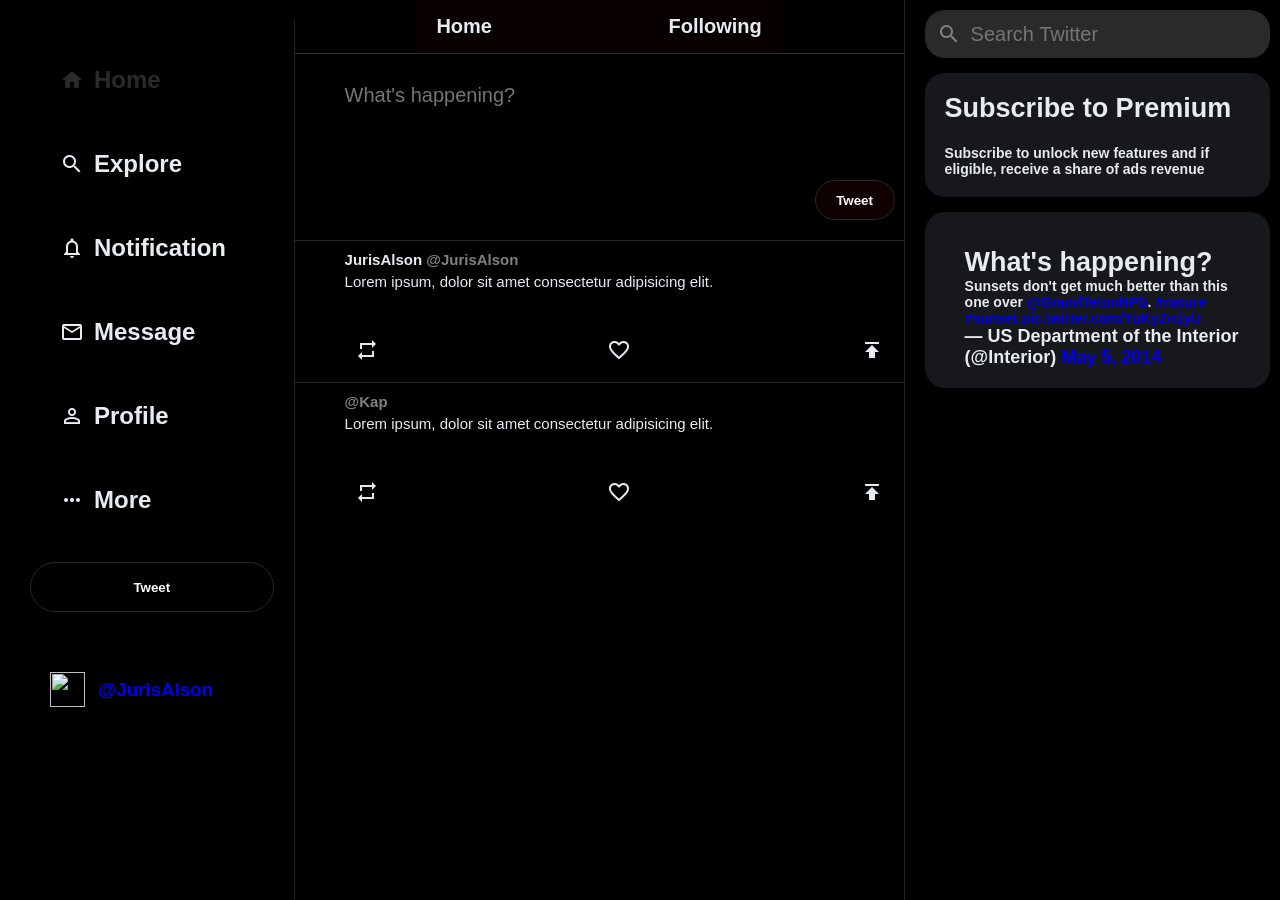
==== TwitterCloneUi/Home.html @ 1c01d331 "update" ====
<!DOCTYPE html>
<html lang="en">
  <head>
    <meta charset="UTF-8" />
    <meta http-equiv="X-UA-Compatible" content="IE=edge" />
    <meta name="viewport" content="width=device-width, initial-scale=1.0" />
    <title>Home</title>
    <link rel="stylesheet" href="Home.css" />
    <link href="https://fonts.googleapis.com/icon?family=Material+Icons" rel="stylesheet" />
    <link
      rel="stylesheet"
      href="https://cdnjs.cloudflare.com/ajax/libs/font-awesome/5.15.3/css/all.min.css"
      integrity="sha512-iBBXm8fW90+nuLcSKlbmrPcLa0OT92xO1BIsZ+ywDWZCvqsWgccV3gFoRBv0z+8dLJgyAHIhR35VZc2oM/gI1w=="
      crossorigin="anonymous"
    />
  </head>
  <body>
    <!-- sidebar starts -->
    <div class="sidebar">
      <i class="fab fa-twitter"></i>
      <div class="sidebarOption active">
        <span class="material-icons"> home </span>
        <h2>Home</h2>
      </div>

      <div class="sidebarOption">
        <span class="material-icons"> search </span>
        <a href="Explore.html"><h2>Explore</h2></a>
      </div>

      <div class="sidebarOption">
        <span class="material-icons"> notifications_none </span>
        <a href="Notification.html"><h2>Notification</h2></a>
      </div>

      <div class="sidebarOption">
        <span class="material-icons"> mail_outline </span>
        <a href="Messages.html"><h2>Message</h2></a>
      </div>

      <div class="sidebarOption">
        <span class="material-icons"> perm_identity </span>
        <a href="Profile.html"><h2>Profile</h2></a>
      </div>

      <div class="sidebarOption">
        <span class="material-icons"> more_horiz </span>
        <h2>More</h2>
      </div>

      <button class="sidebar__tweet">Tweet</button>
      
      <div class="sidebarExit">
        <img class="logout"
          src="https://i.pinimg.com/originals/a6/58/32/a65832155622ac173337874f02b218fb.png"
        />
        <a href="login.html"><h3>@JurisAlson</h3></a>
      </div>

      
    </div>
    <!-- sidebar ends -->

    <!-- feed starts -->
  
    <div class="feed">
      <div class="feed__header"  style="display: flex; justify-content: space-between; margin: 0 20%">
        <a href="#" style="margin-right: auto;"><h2>Home</h2></a>
        <a href="#" style="margin-left: auto;"><h2>Following</h2></a>
      </div>

      <hr class="feed_hr">
      

      <!-- tweetbox starts -->
      <div class="tweetBox">
        <form>
          <div class="tweetbox__input">
            <img
              src="https://i.pinimg.com/originals/a6/58/32/a65832155622ac173337874f02b218fb.png"
              alt=""
            />
            <!--<input type="text" maxlength="280" placeholder="What's happening?" /> -->
            <textarea type="text" maxlength="280" placeholder="What's happening?"></textarea> 
          </div>
          
          <button type="submit" id="post-button" onclick="postTextAreaValueToApi(event)" class="tweetBox__tweetButton">Tweet</button>
        </form>
      </div>
      <!-- tweetbox ends -->

      <!-- post starts -->
      <div class="post">
        <div class="post__avatar">
          <img
            src="https://i.pinimg.com/originals/a6/58/32/a65832155622ac173337874f02b218fb.png"
            alt=""
          />
        </div>

        <div class="post__body">
          <div class="post__header">
            <div class="post__headerText">
              <h3>
                JurisAlson
                <span class="post__headerSpecial">
                                
                    <span></span><span>@JurisAlson</span
                >
              </h3>
            </div>
            <div class="post__headerDescription">
              <p>Lorem ipsum, dolor sit amet consectetur adipisicing elit.</p>
            </div>
          </div>
          <img
            src="https://getwallpapers.com/wallpaper/full/b/b/8/1008157-mitsubishi-evo-9-wallpaper-1920x1200-for-android.jpg"
            alt=""
          />
          <div class="post__footer">
            <span class="material-icons"> repeat </span>
            <span class="material-icons"> favorite_border </span>
            <span class="material-icons"> publish </span>
          </div>
        </div>
      </div>
      <!-- post ends -->

      <!-- post starts -->
      <div class="post">
        <div class="post__avatar">
          <img
            src="https://th.bing.com/th/id/OIP.OcA_w2x1p-oS3ZsWLFNUXQHaHc?rs=1&pid=ImgDetMain"
            alt=""
          />
        </div>

        <div class="post__body">
          <div class="post__header">
            <div class="post__headerText">
              <h3>
                
                <span class="post__headerSpecial">
                <span class=""></span>@Kap</span
                >
              </h3>
            </div>
            <div class="post__headerDescription">
              <p>Lorem ipsum, dolor sit amet consectetur adipisicing elit.</p>
            </div>
          </div>
          <img
            src="https://th.bing.com/th/id/OIP.OcA_w2x1p-oS3ZsWLFNUXQHaHc?rs=1&pid=ImgDetMain"
            alt=""
          />
          <div class="post__footer">
            <span class="material-icons"> repeat </span>
            <span class="material-icons"> favorite_border </span>
            <span class="material-icons"> publish </span>
          </div>
        </div>
      </div>
      <!-- post ends -->
    </div>
    <!-- feed ends -->

    <!-- widgets starts -->
    <div class="widgets">
      <div class="widgets__input">
        <span class="material-icons widgets__searchIcon"> search </span>
        <input type="text" placeholder="Search Twitter" />
      </div>

      <div class="widgets__widgetContainer">
            <h2>Subscribe to Premium</h2>
            <br>
            <p>Subscribe to unlock new features and if eligible, receive a share of ads revenue</p>
      </div>
    <div class="trending">
        <div class="widgets__widgetContainer">
          <h2>What's happening?</h2>
          
          <blockquote class="twitter-tweet">
              <p lang="en" dir="ltr">
                  Sunsets don&#39;t get much better than this one over
                  <a href="https://twitter.com/GrandTetonNPS?ref_src=twsrc%5Etfw">@GrandTetonNPS</a>.
                  <a href="https://twitter.com/hashtag/nature?src=hash&amp;ref_src=twsrc%5Etfw">#nature</a>
                  <a href="https://twitter.com/hashtag/sunset?src=hash&amp;ref_src=twsrc%5Etfw">#sunset</a>
                  <a href="http://t.co/YuKy2rcjyU">pic.twitter.com/YuKy2rcjyU</a>
              </p>
              &mdash; US Department of the Interior (@Interior)
              <a href="https://twitter.com/Interior/status/463440424141459456?ref_src=twsrc%5Etfw">May 5, 2014</a>
          </blockquote>
          <script async src="https://platform.twitter.com/widgets.js" charset="utf-8"></script>
      </div>
  </div>
    </div>
  </div>
    <!-- widgets ends -->

  <script src="Home.js"></script>  
  </body>
</html>
---- TwitterCloneUi/Home.css ----
* {
    margin: 0;
    padding: 0;
    box-sizing: border-box;
    font-family: Arial, Helvetica, sans-serif;
}


body {
    --twitter-color: #272727;
    --twitter-background:#272727;
    background-color: #000000;
    display: flex;
    height: 100vh;
    max-width: 1300px;
    margin-left: auto;
    margin-right: auto;
    padding: 0 10px;
}

/* Sidebar */
.sidebar {
    border-right: 1px solid var(--twitter-background);
    flex: 0.2;
    background-color: black;
    min-width: 250px;
    margin-top: 20px;
    padding-left: 20px;
    padding-right: 20px;
}

.sidebarOption {
    display: flex;
    align-items: center;
    cursor: pointer;
    padding: 20px;
    color: #e6ecf0;
    transition: background-color 100ms ease-out, color 100ms ease-out;
}
.feed_hr{
    border: none;
    height: 1px; 
    background-color: #333; 
}

.sidebarOption:hover {
    background-color: #2A2A2A;
    border-radius: 30px;
    transition: .5s;
}

.sidebarOption.active {
    color: #2A2A2A;
}

.sidebar__tweet {
    width: 100%;
    background-color: rgb(3, 0, 0);
    border: 1px solid var(--twitter-background);
    color: white;
    font-weight: 900;
    border-radius: 30px;
    height: 50px;
    margin-top: 20px;
}
.sidebar__tweet:hover {
    background-color: #e6ecf0;
    color: #000000;
    transition: .5s;
    cursor: pointer;
}
.sidebarExit{
    color: #e6ecf0;
    text-decoration: none;
    margin-top: 40px;
    display: flex;
    align-items: center;
    cursor: pointer;
    padding: 20px;
}

.logout {
    height: 35px;
    width: 35px;
    margin-right: 13px;
}
.material-icons{
    padding: 10px;
}
.sidebarOption a{
    text-decoration: none;
    color: #e6ecf0;
}
/* Feed */
.feed {
    flex: 0.5;
    min-width: fit-content;
    overflow-y: auto;
    scrollbar-width:none;  
}

.feed__header {
    top: 0;
    background-color: rgb(8, 0, 0);
    z-index: 100;
    padding: 15px 20px;
    transition: transform 0.3s ease-in-out, color 0.3s ease-in-out;
    
}
.feed__header h2 {
    color: #e6ecf0;
    font-size: 20px;
    font-weight: 800;
    text-decoration: none;
}

.feed__header h2.underline {

}
.feed__header h2.underline::after {

}

a{
    text-decoration: none;
}

/* Tweet Box */
.tweetbox__input img {
    border-radius: 50%;
    height: 40px;
}

.tweetBox {
    padding-bottom: 10px;
}

.tweetBox form {
    background-color: black;
    display: flex;
    flex-direction: column;
}

.tweetBox textarea{
    background: #000000;
    display: flex;
    padding: 20px;
    color: #e6ecf0;
    border-radius: 20px;
    padding: 10px;
    flex: 1;
    margin-left: 20px;
    font-size: 20px;
    border: none;
    outline: none;
    overflow:hidden;
    resize: none;    
}

.tweetbox__input {
    background: #000000;
    display: flex;
    padding: 20px;
}
.tweetbox__input input {
    background: #000000;
    color: #e6ecf0;
    border-radius: 20px;
    padding: 10px;
    flex: 1;
    margin-left: 20px;
    font-size: 20px;
    border: none;
    outline: none;
}

.tweetBox__tweetButton {
    border: 1px solid var(--twitter-background);
    background-color: #0f0101;
    color: white;
    font-weight: 900;
    border-radius: 30px;
    width: 80px;
    height: 40px;
    margin-top: 20px;
    margin-bottom: 10px;
    margin-left: 520px;
    
}
.tweetBox__tweetButton:hover {
    background-color: #e6ecf0;
    color: #000000;
    transition: .5s;
    cursor:pointer;
}


/* Post */
.post__avatar img {
    border-radius: 50%;
    height: 50px;  
}

.post {
    background-color: black;
    display: flex;
    align-items: flex-start;
    border-top: 1px solid var(--twitter-background);

}

.post__body img {
    width: 450px;
    object-fit: contain;
    border-radius: 20px;
}

.post__footer {
    color: #e6ecf0;
    display: flex;
    justify-content: space-between;
    margin-top: 10px;
}
.post__headerSpecial {
    font-weight: 600;
    font-size: 15px;
    color: gray;
}
.post__headerText h3 {
    color: #e6ecf0;
    font-size: 15px;
    margin-bottom: 5px;
}

.post__headerDescription {
    color: #e6ecf0;
    margin-bottom: 10px;
    font-size: 15px;
}
.post__body {
    flex: 1;
    padding: 10px;
}

.post__avatar {
    padding: 20px;
}
/* Widgets */
.widgets {
    border-left:1px solid var(--twitter-background);
    background-color: #000000;
    flex: 0.3;
    display: flex;
    flex-direction: column;
}
.widgets__input {
    display: flex;
    align-items: center;
    background-color:#2A2A2A;
    padding: 2px;
    border-radius: 20px;
    margin-top: 10px;
    margin-left: 20px;
}
.widgets__input input {
    color: #e6ecf0;
    font-size: 20px;
    border: none;
    background-color:#2A2A2A;
}
.widgets__searchIcon {
    color: gray;
}
.widgets__widgetContainer {
    margin-top: 15px;
    margin-left: 20px;
    padding: 20px;
    background-color: #16181C;
    border-radius: 20px;
    color: #e6ecf0;
    font-size: 18px;
    font-weight: 800;
}

.widgets__widgetContainer{
    color: #e6ecf0;
    font-size: 18px;
    font-weight: 800;
}
.widgets__widgetContainer p{
    font-size: 14px;

}
.trending{
    color: #e6ecf0;
    margin-top: 15px;
    margin-left: 20px;
    background-color: #16181C;
    border-radius: 20px;
}
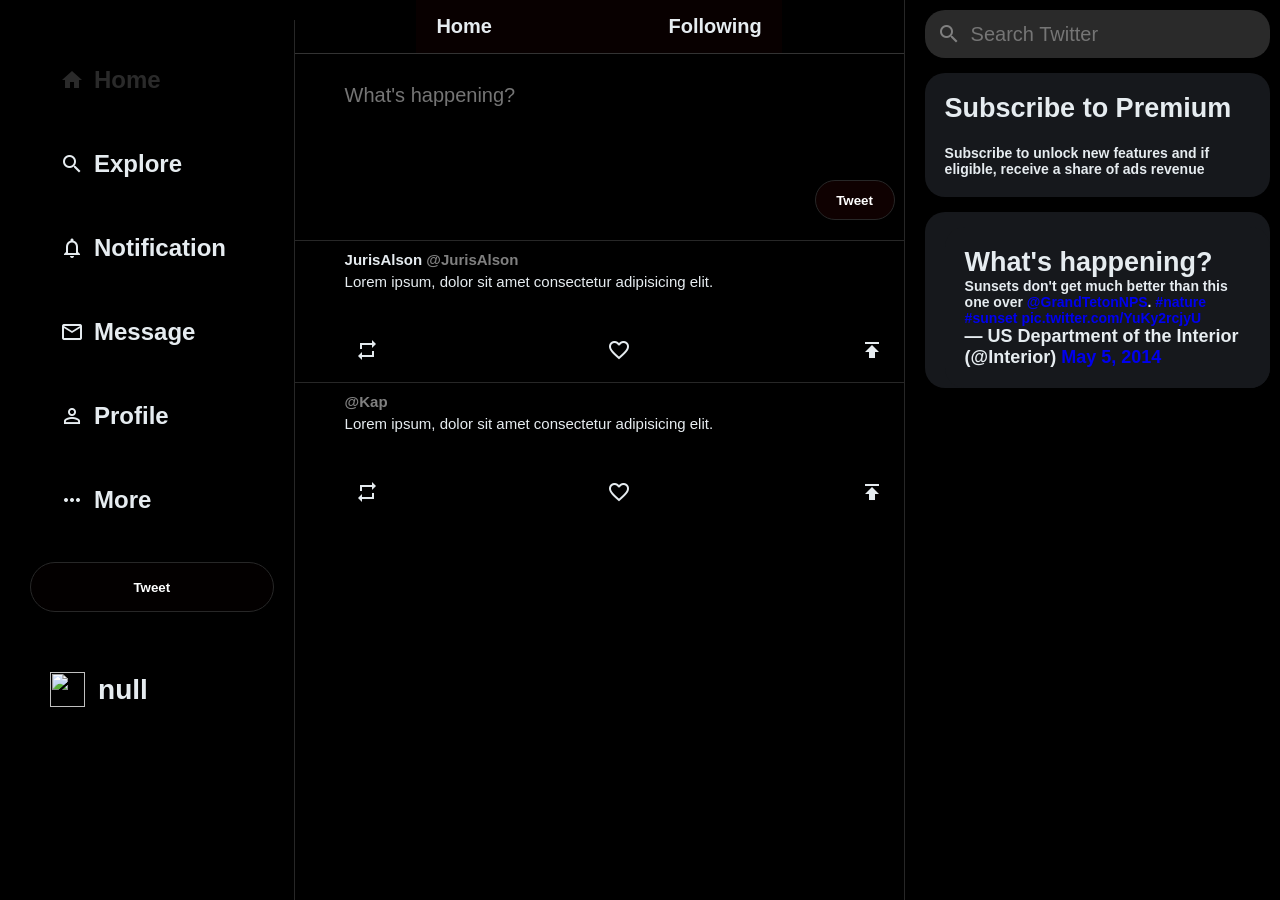
==== commit 100b8cac: "update" ====
--- a/TwitterCloneUi/Home.html
+++ b/TwitterCloneUi/Home.html
@@ -50,13 +50,23 @@
 
       <button class="sidebar__tweet">Tweet</button>
       
+      <a href="login.html">
+        <div class="sidebarExit">
+            <img class="logout" src="https://i.pinimg.com/originals/a6/58/32/a65832155622ac173337874f02b218fb.png" />
+            <h2 id="nav-user">Username</h2>
+        </div>
+      </a>
+    
+      
+      <!--
       <div class="sidebarExit">
         <img class="logout"
           src="https://i.pinimg.com/originals/a6/58/32/a65832155622ac173337874f02b218fb.png"
         />
         <a href="login.html"><h3>@JurisAlson</h3></a>
       </div>
-
+      -->
+      
       
     </div>
     <!-- sidebar ends -->
--- a/TwitterCloneUi/Home.css
+++ b/TwitterCloneUi/Home.css
@@ -297,4 +297,8 @@
     margin-left: 20px;
     background-color: #16181C;
     border-radius: 20px;
+}
+
+.user{
+    color:white;
 }
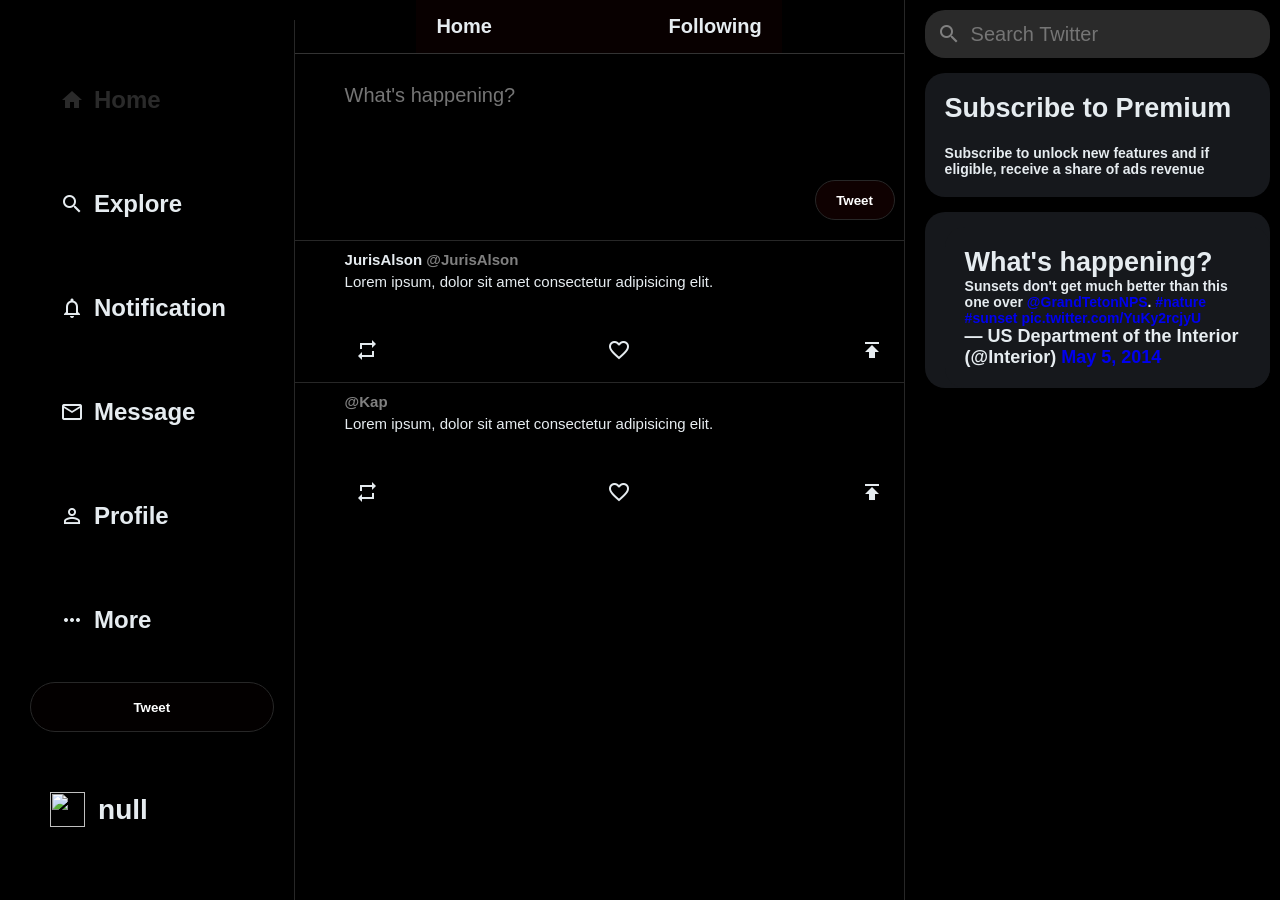
==== commit d250f014: "update" ====
--- a/TwitterCloneUi/Home.html
+++ b/TwitterCloneUi/Home.html
@@ -51,7 +51,7 @@
       <button class="sidebar__tweet">Tweet</button>
       
       <a href="login.html">
-        <div class="sidebarExit">
+        <div class="usernamelogout">
             <img class="logout" src="https://i.pinimg.com/originals/a6/58/32/a65832155622ac173337874f02b218fb.png" />
             <h2 id="nav-user">Username</h2>
         </div>
--- a/TwitterCloneUi/Home.css
+++ b/TwitterCloneUi/Home.css
@@ -30,6 +30,7 @@
 }
 
 .sidebarOption {
+    margin-top: 20px;
     display: flex;
     align-items: center;
     cursor: pointer;
@@ -91,6 +92,24 @@
     text-decoration: none;
     color: #e6ecf0;
 }
+
+.usernamelogout{
+    color: #e6ecf0;
+    text-decoration: none;
+    margin-top: 40px;
+    display: flex;
+    align-items: center;
+    cursor: pointer;
+    padding: 20px;
+    
+}
+
+.usernamelogout:hover{
+    background-color: #2A2A2A;
+    border-radius: 30px;
+    transition: .5s;
+}
+
 /* Feed */
 .feed {
     flex: 0.5;
@@ -301,4 +320,5 @@
 
 .user{
     color:white;
-}+}
+
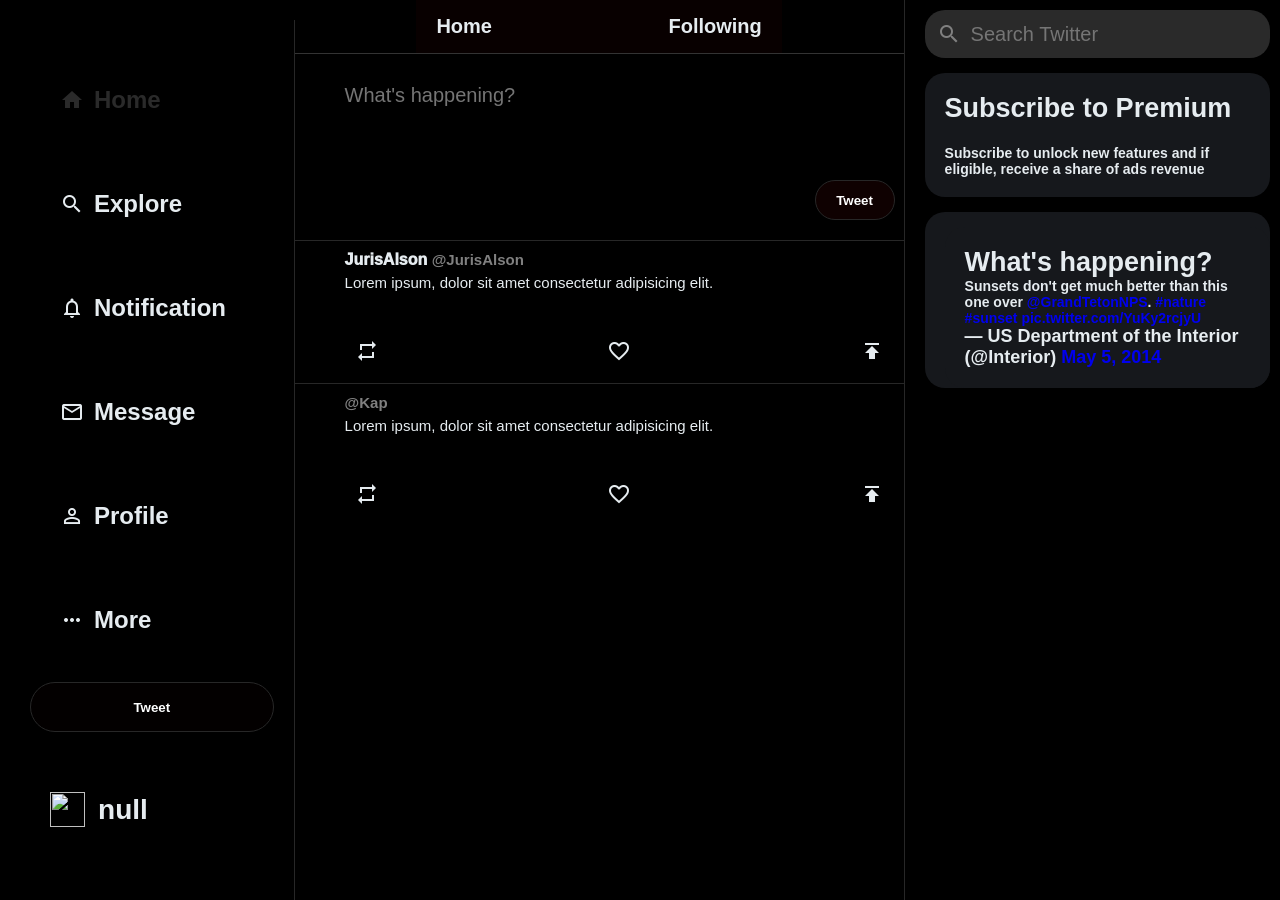
==== commit 5eaa4ba0: "update" ====
--- a/TwitterCloneUi/Home.html
+++ b/TwitterCloneUi/Home.html
@@ -91,10 +91,10 @@
               alt=""
             />
             <!--<input type="text" maxlength="280" placeholder="What's happening?" /> -->
-            <textarea type="text" maxlength="280" placeholder="What's happening?"></textarea> 
+            <textarea id="text-area" type="text" maxlength="280" placeholder="What's happening?"></textarea> 
           </div>
           
-          <button type="submit" id="post-button" onclick="postTextAreaValueToApi(event)" class="tweetBox__tweetButton">Tweet</button>
+          <button type="submit" id="post-button" onclick="postTextAreaValueToAPI(event)" class="tweetBox__tweetButton">Tweet</button>
         </form>
       </div>
       <!-- tweetbox ends -->
@@ -129,7 +129,7 @@
           />
           <div class="post__footer">
             <span class="material-icons"> repeat </span>
-            <span class="material-icons"> favorite_border </span>
+            <span class="material-icons favorite-icon"> favorite_border </span>
             <span class="material-icons"> publish </span>
           </div>
         </div>
@@ -165,7 +165,7 @@
           />
           <div class="post__footer">
             <span class="material-icons"> repeat </span>
-            <span class="material-icons"> favorite_border </span>
+            <span class="material-icons favorite-icon"> favorite_border </span>
             <span class="material-icons"> publish </span>
           </div>
         </div>
--- a/TwitterCloneUi/Home.css
+++ b/TwitterCloneUi/Home.css
@@ -247,7 +247,8 @@
 }
 .post__headerText h3 {
     color: #e6ecf0;
-    font-size: 15px;
+    font-size: 16px;
+    font-weight:1000;
     margin-bottom: 5px;
 }
 
@@ -322,3 +323,6 @@
     color:white;
 }
 
+.favorite-icon.liked {
+    color: red; 
+  }
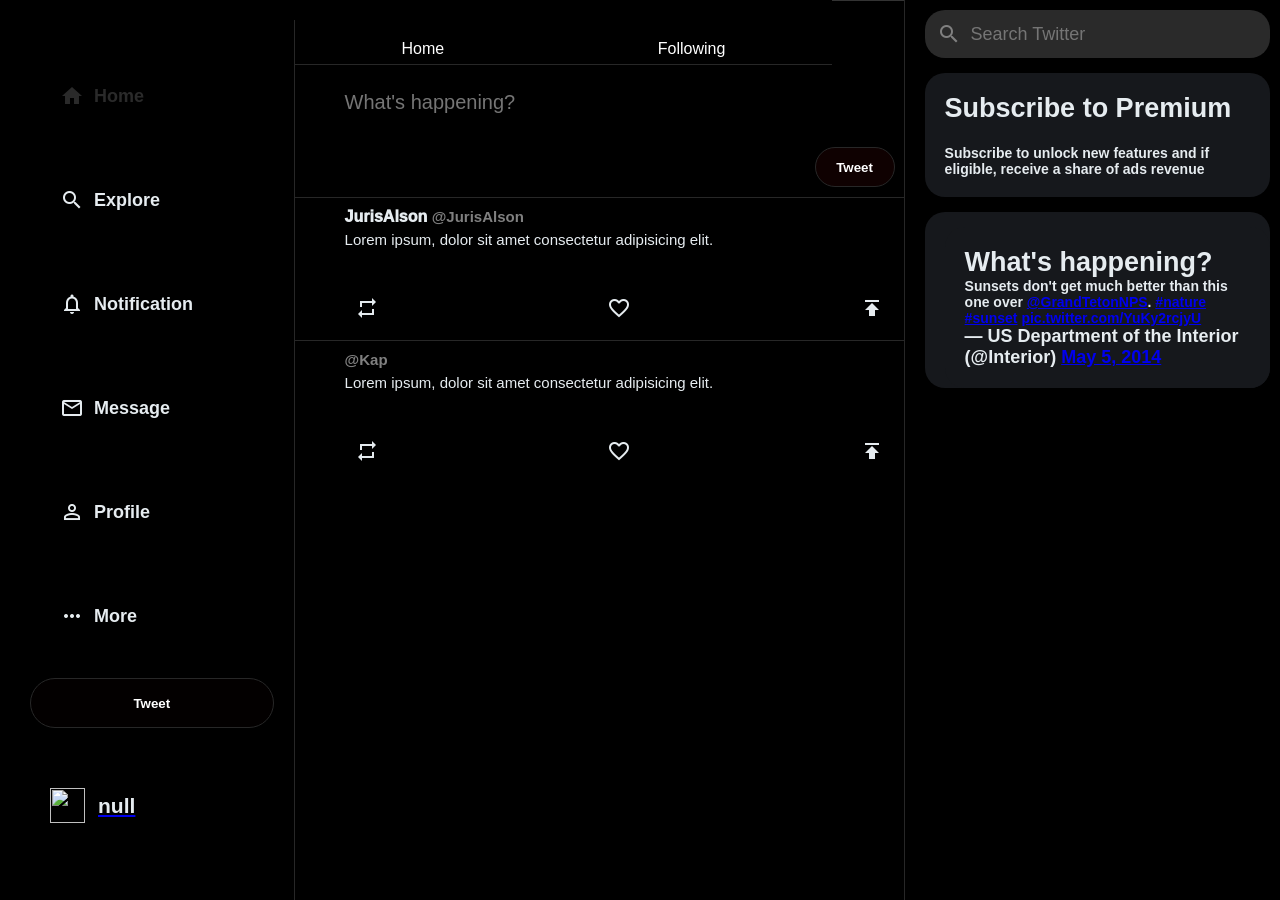
==== commit 0380427d: "push" ====
--- a/TwitterCloneUi/Home.html
+++ b/TwitterCloneUi/Home.html
@@ -72,16 +72,19 @@
     <!-- sidebar ends -->
 
     <!-- feed starts -->
+    
   
     <div class="feed">
-      <div class="feed__header"  style="display: flex; justify-content: space-between; margin: 0 20%">
-        <a href="#" style="margin-right: auto;"><h2>Home</h2></a>
-        <a href="#" style="margin-left: auto;"><h2>Following</h2></a>
-      </div>
-
+      <div class="feed__header">
+        <nav>
+          <ul>
+              <li><a href="#">Home</a></li>
+              <li><a href="#">Following</a></li>
+          </ul>
+      </nav>
+      </div>
       <hr class="feed_hr">
       
-
       <!-- tweetbox starts -->
       <div class="tweetBox">
         <form>
--- a/TwitterCloneUi/Home.css
+++ b/TwitterCloneUi/Home.css
@@ -4,8 +4,6 @@
     box-sizing: border-box;
     font-family: Arial, Helvetica, sans-serif;
 }
-
-
 body {
     --twitter-color: #272727;
     --twitter-background:#272727;
@@ -17,9 +15,10 @@
     margin-right: auto;
     padding: 0 10px;
 }
-
 /* Sidebar */
 .sidebar {
+    font-weight: 900;
+    font-size: 12px;
     border-right: 1px solid var(--twitter-background);
     flex: 0.2;
     background-color: black;
@@ -28,7 +27,6 @@
     padding-left: 20px;
     padding-right: 20px;
 }
-
 .sidebarOption {
     margin-top: 20px;
     display: flex;
@@ -43,17 +41,17 @@
     height: 1px; 
     background-color: #333; 
 }
-
-.sidebarOption:hover {
+.sidebarOption:hover:not(.active){
     background-color: #2A2A2A;
     border-radius: 30px;
     transition: .5s;
 }
-
 .sidebarOption.active {
     color: #2A2A2A;
 }
-
+.sidebarOption.active:hover {
+    transition: none;
+}
 .sidebar__tweet {
     width: 100%;
     background-color: rgb(3, 0, 0);
@@ -79,7 +77,6 @@
     cursor: pointer;
     padding: 20px;
 }
-
 .logout {
     height: 35px;
     width: 35px;
@@ -101,15 +98,12 @@
     align-items: center;
     cursor: pointer;
     padding: 20px;
-    
-}
-
+}
 .usernamelogout:hover{
     background-color: #2A2A2A;
     border-radius: 30px;
     transition: .5s;
 }
-
 /* Feed */
 .feed {
     flex: 0.5;
@@ -117,33 +111,53 @@
     overflow-y: auto;
     scrollbar-width:none;  
 }
-
-.feed__header {
-    top: 0;
-    background-color: rgb(8, 0, 0);
-    z-index: 100;
-    padding: 15px 20px;
+.feed__header{
+    position: absolute;
+    border-bottom:1px solid var(--twitter-background);
+}
+nav {
+    top: 0%;
+    position: fixed;
+    width: 42%;
+    padding-top: 40px;
+    padding-bottom: 6px;
+    z-index: 9999900;
+    background-color: #000000;
+    text-align: center;
+    border-bottom:1px solid var(--twitter-background); ;
+}
+nav ul {
+    display: flex;
+    justify-content: space-around;
+}
+nav li {
+    display: flex;
+}
+nav a{
+    color: #fff;
+    text-decoration: none;
+    position: relative;
     transition: transform 0.3s ease-in-out, color 0.3s ease-in-out;
-    
-}
-.feed__header h2 {
-    color: #e6ecf0;
-    font-size: 20px;
-    font-weight: 800;
-    text-decoration: none;
-}
-
-.feed__header h2.underline {
-
-}
-.feed__header h2.underline::after {
-
-}
-
-a{
-    text-decoration: none;
-}
-
+}
+nav li a::after{
+    content: "";
+    position: absolute;
+    background-color: rgb(250, 115, 115);
+    height: 3px;
+    width: 0;
+    left: 50%;
+    bottom: 0;
+    margin-bottom: -10px;
+    transform: translateX(-50%);
+}
+nav a:hover {
+    transform: translateY(-5px);
+    color: rgb(250, 115, 115);
+}
+nav li a:hover::after {
+    width: 100%;
+    transition: width 0.5s ease-in-out;
+}
 /* Tweet Box */
 .tweetbox__input img {
     border-radius: 50%;
@@ -159,7 +173,6 @@
     display: flex;
     flex-direction: column;
 }
-
 .tweetBox textarea{
     background: #000000;
     display: flex;
@@ -177,9 +190,10 @@
 }
 
 .tweetbox__input {
+    margin-top: 60px;
     background: #000000;
     display: flex;
-    padding: 20px;
+    padding: 20px 0px 0px 20px;
 }
 .tweetbox__input input {
     background: #000000;
@@ -201,10 +215,7 @@
     border-radius: 30px;
     width: 80px;
     height: 40px;
-    margin-top: 20px;
-    margin-bottom: 10px;
     margin-left: 520px;
-    
 }
 .tweetBox__tweetButton:hover {
     background-color: #e6ecf0;
@@ -225,7 +236,6 @@
     display: flex;
     align-items: flex-start;
     border-top: 1px solid var(--twitter-background);
-
 }
 
 .post__body img {
@@ -284,7 +294,7 @@
 }
 .widgets__input input {
     color: #e6ecf0;
-    font-size: 20px;
+    font-size: 18px;
     border: none;
     background-color:#2A2A2A;
 }
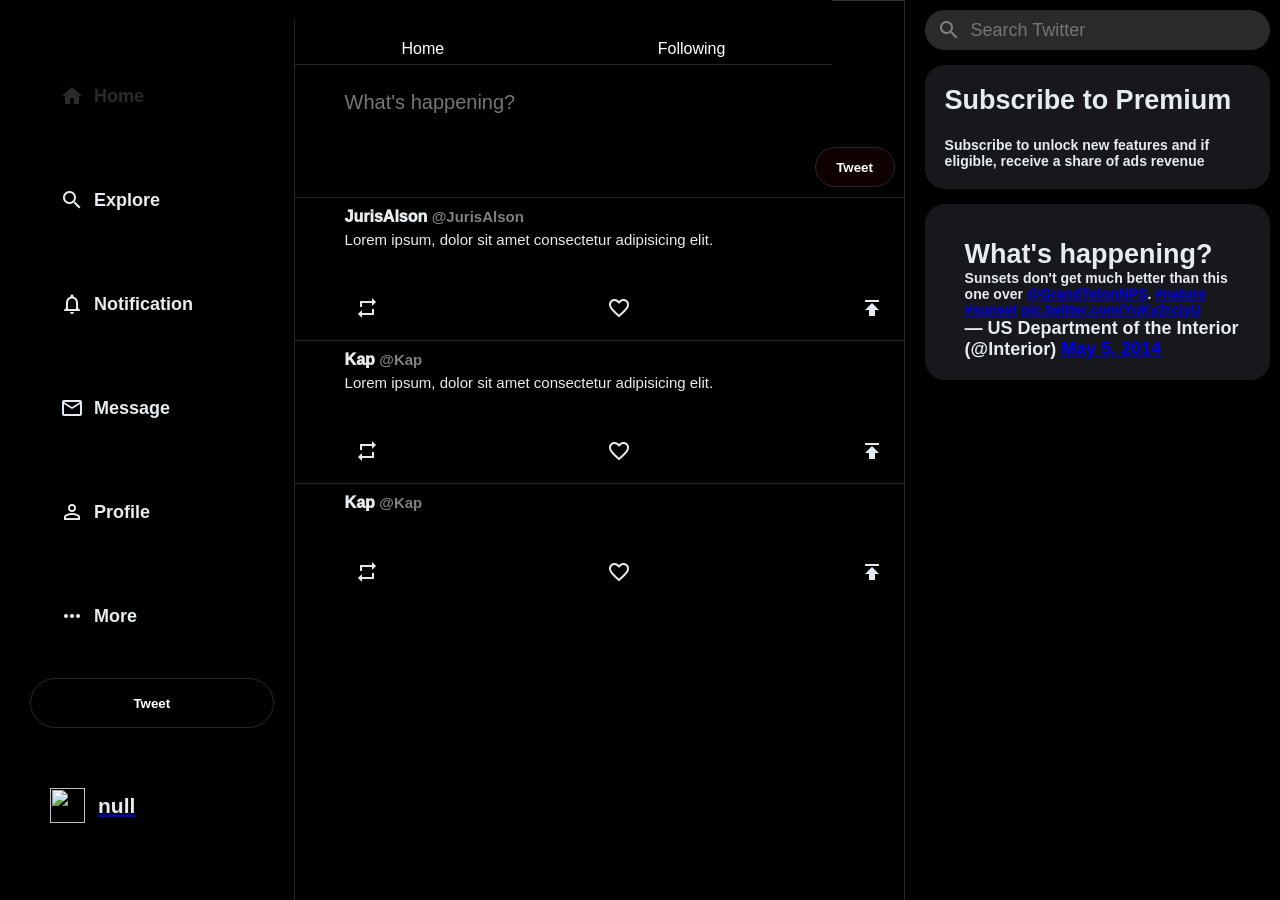
==== commit 332f81d7: "push" ====
--- a/TwitterCloneUi/Home.html
+++ b/TwitterCloneUi/Home.html
@@ -103,6 +103,7 @@
       <!-- tweetbox ends -->
 
       <!-- post starts -->
+      
       <div class="post">
         <div class="post__avatar">
           <img
@@ -152,7 +153,7 @@
           <div class="post__header">
             <div class="post__headerText">
               <h3>
-                
+                Kap
                 <span class="post__headerSpecial">
                 <span class=""></span>@Kap</span
                 >
@@ -164,6 +165,39 @@
           </div>
           <img
             src="https://th.bing.com/th/id/OIP.OcA_w2x1p-oS3ZsWLFNUXQHaHc?rs=1&pid=ImgDetMain"
+            alt=""
+          />
+          <div class="post__footer">
+            <span class="material-icons"> repeat </span>
+            <span class="material-icons favorite-icon"> favorite_border </span>
+            <span class="material-icons"> publish </span>
+          </div>
+        </div>
+      </div>
+
+      <div class="post">
+        <div class="post__avatar">
+          <img
+            src="https://th.bing.com/th/id/OIP.OcA_w2x1p-oS3ZsWLFNUXQHaHc?rs=1&pid=ImgDetMain"
+            alt=""
+          />
+        </div>
+
+        <div class="post__body">
+          <div class="post__header">
+            <div class="post__headerText">
+              <h3>
+                Kap
+                <span class="post__headerSpecial">
+                <span class=""></span>@Kap</span
+                >
+              </h3>
+            </div>
+            <div class="post__headerDescription">
+            </div>
+          </div>
+          <img
+            src="https://wp.clutchpoints.com/wp-content/uploads/2022/12/Mavs-news-Devin-Booker-gets-massive-trolling-after-poor-showing-vs.jpg"
             alt=""
           />
           <div class="post__footer">
--- a/TwitterCloneUi/Home.css
+++ b/TwitterCloneUi/Home.css
@@ -284,6 +284,7 @@
     flex-direction: column;
 }
 .widgets__input {
+    height: 40px;
     display: flex;
     align-items: center;
     background-color:#2A2A2A;
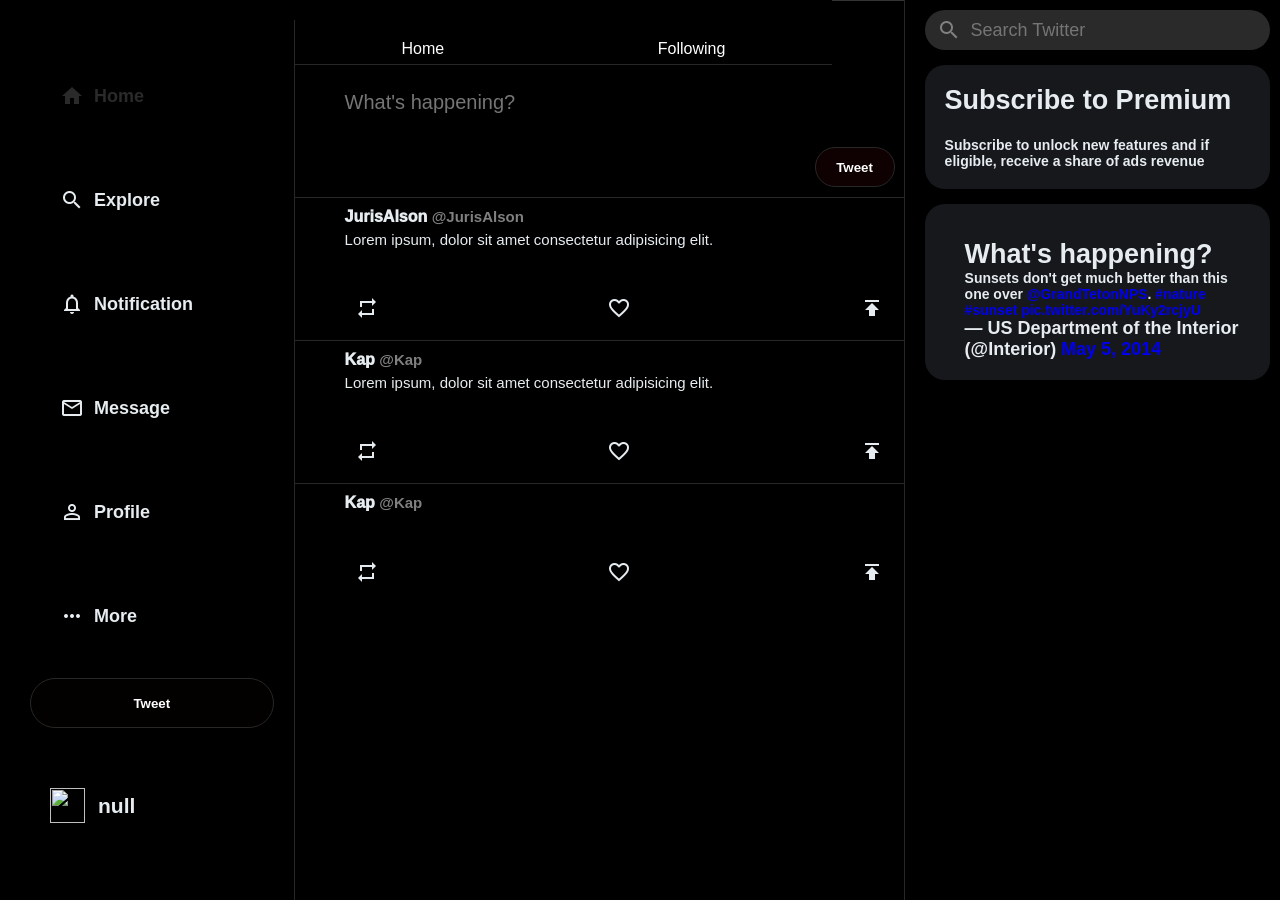
==== commit 964017a2: "update" ====
--- a/TwitterCloneUi/Home.html
+++ b/TwitterCloneUi/Home.html
@@ -50,7 +50,7 @@
 
       <button class="sidebar__tweet">Tweet</button>
       
-      <a href="login.html">
+      <a href="index.html">
         <div class="usernamelogout">
             <img class="logout" src="https://i.pinimg.com/originals/a6/58/32/a65832155622ac173337874f02b218fb.png" />
             <h2 id="nav-user">Username</h2>
--- a/TwitterCloneUi/Home.css
+++ b/TwitterCloneUi/Home.css
@@ -25,7 +25,7 @@
     min-width: 250px;
     margin-top: 20px;
     padding-left: 20px;
-    padding-right: 20px;
+    padding-right: 20px;    
 }
 .sidebarOption {
     margin-top: 20px;
@@ -336,4 +336,8 @@
 
 .favorite-icon.liked {
     color: red; 
-  }+  }
+
+a{
+    text-decoration: none;
+}
